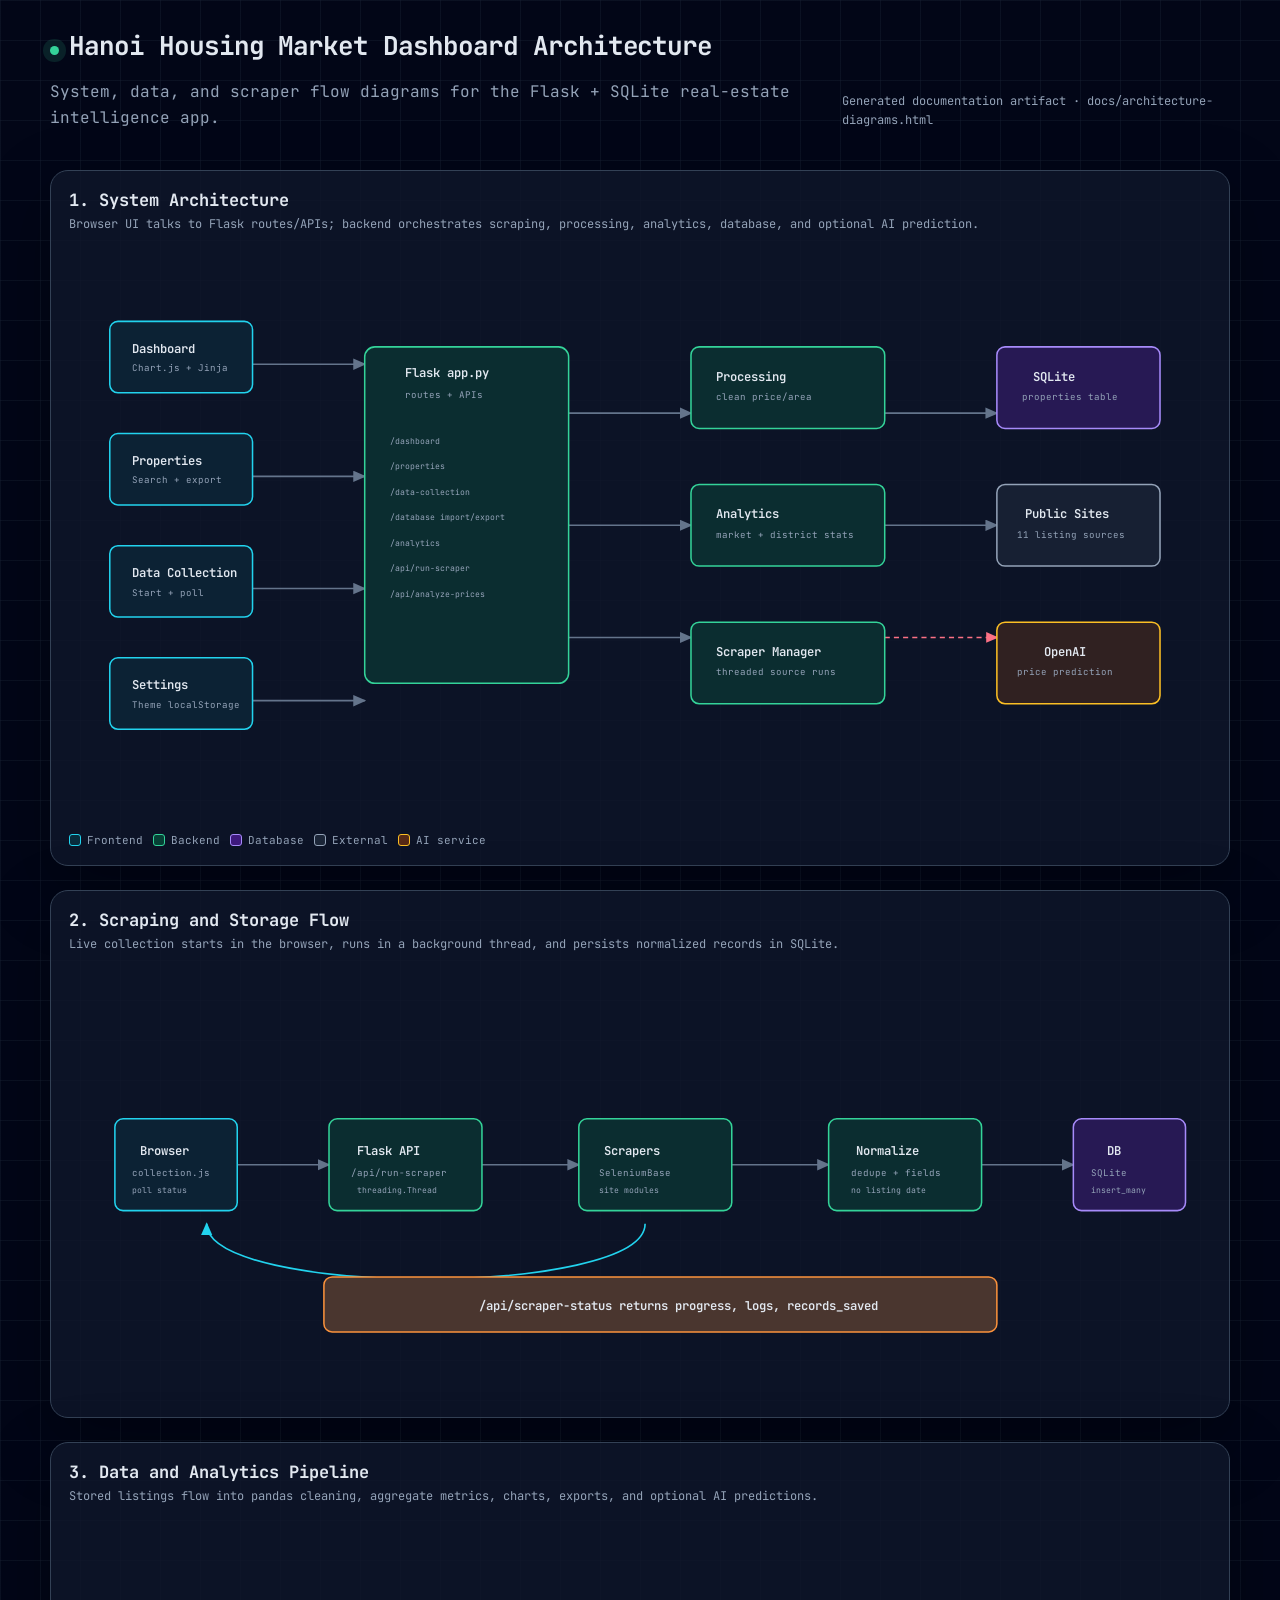
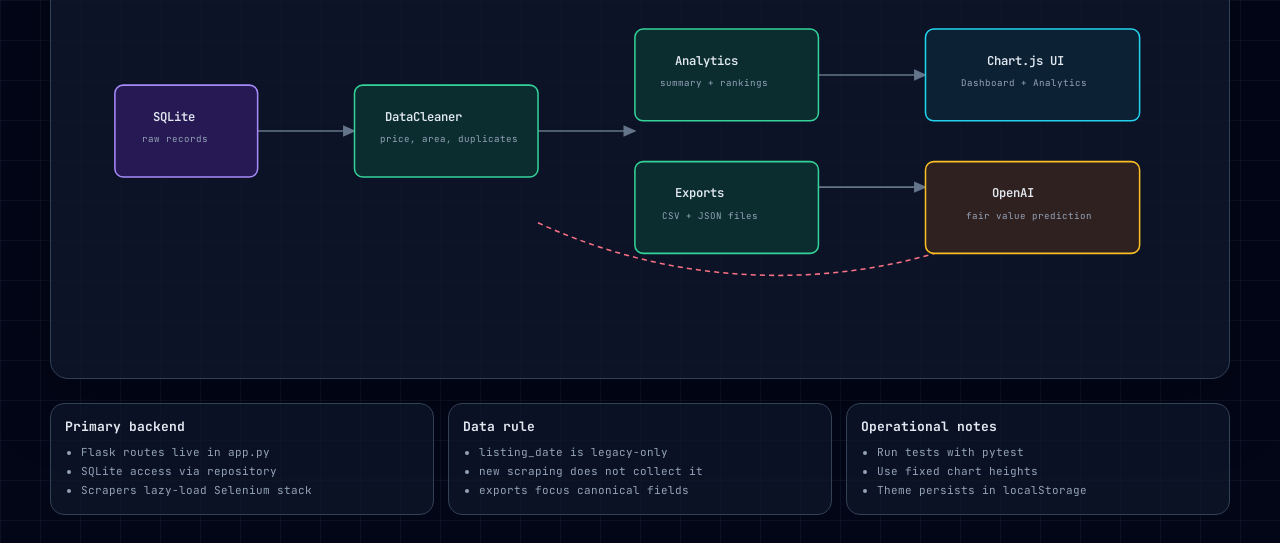
==== housing-market-dashboard/docs/architecture-diagrams.html @ 5c832894 "Final 3" ====
<!doctype html>
<html lang="en">
<head>
  <meta charset="utf-8" />
  <meta name="viewport" content="width=device-width, initial-scale=1" />
  <title>Hanoi Housing Market Dashboard · Architecture Diagrams</title>
  <style>
    @import url('https://fonts.googleapis.com/css2?family=JetBrains+Mono:wght@400;600;700&display=swap');
    :root{--bg:#020617;--panel:#0f172a;--line:#1e293b;--text:#e2e8f0;--muted:#94a3b8;--cyan:#22d3ee;--green:#34d399;--violet:#a78bfa;--amber:#fbbf24;--rose:#fb7185;--orange:#fb923c;}
    *{box-sizing:border-box} body{margin:0;background:var(--bg);color:var(--text);font-family:'JetBrains Mono',monospace;padding:28px;background-image:linear-gradient(#1e293b55 1px,transparent 1px),linear-gradient(90deg,#1e293b55 1px,transparent 1px);background-size:40px 40px;}
    header{max-width:1180px;margin:0 auto 24px;display:flex;justify-content:space-between;gap:20px;align-items:flex-end} h1{margin:0;font-size:26px;letter-spacing:-.04em} p{color:var(--muted);line-height:1.6} .dot{display:inline-block;width:9px;height:9px;border-radius:50%;background:var(--green);box-shadow:0 0 0 7px #34d39922;margin-right:10px;animation:pulse 1.8s infinite}@keyframes pulse{50%{box-shadow:0 0 0 12px #34d39900}}
    .wrap{max-width:1180px;margin:0 auto;display:grid;gap:24px}.diagram{background:rgba(15,23,42,.82);border:1px solid #334155;border-radius:18px;padding:18px;box-shadow:0 24px 70px rgba(0,0,0,.28)} h2{margin:0 0 4px;font-size:17px}.sub{margin:0 0 16px;font-size:12px}.cards{display:grid;grid-template-columns:repeat(3,1fr);gap:14px}.card{background:rgba(15,23,42,.72);border:1px solid #334155;border-radius:14px;padding:14px}.card h3{font-size:13px;margin:0 0 8px}.card ul{margin:0;padding-left:16px;color:var(--muted);font-size:11px;line-height:1.7}.legend{display:flex;flex-wrap:wrap;gap:10px;margin-top:12px;font-size:11px;color:var(--muted)}.legend span{display:inline-flex;align-items:center;gap:6px}.sw{width:12px;height:12px;border-radius:3px;display:inline-block}.front{background:rgba(8,51,68,.8);border:1px solid var(--cyan)}.back{background:rgba(6,78,59,.8);border:1px solid var(--green)}.db{background:rgba(76,29,149,.8);border:1px solid var(--violet)}.ext{background:rgba(30,41,59,.9);border:1px solid var(--muted)}.ai{background:rgba(120,53,15,.7);border:1px solid var(--amber)}
    svg{width:100%;height:auto;display:block}.label{font:600 12px 'JetBrains Mono';fill:#e2e8f0}.small{font:400 9px 'JetBrains Mono';fill:#94a3b8}.tiny{font:400 8px 'JetBrains Mono';fill:#94a3b8}.box-bg{fill:#0f172a}.frontend{fill:rgba(8,51,68,.4);stroke:#22d3ee;stroke-width:1.5}.backend{fill:rgba(6,78,59,.4);stroke:#34d399;stroke-width:1.5}.database{fill:rgba(76,29,149,.4);stroke:#a78bfa;stroke-width:1.5}.external{fill:rgba(30,41,59,.55);stroke:#94a3b8;stroke-width:1.5}.cloud{fill:rgba(120,53,15,.32);stroke:#fbbf24;stroke-width:1.5}.bus{fill:rgba(251,146,60,.25);stroke:#fb923c;stroke-width:1.5}.arrow{stroke:#64748b;stroke-width:1.6;fill:none;marker-end:url(#arrow)}.arrow2{stroke:#22d3ee;stroke-width:1.6;fill:none;marker-end:url(#arrowC)}.dash{stroke:#fb7185;stroke-width:1.5;fill:none;stroke-dasharray:5 4;marker-end:url(#arrowR)}
    @media(max-width:800px){body{padding:16px}header{display:block}.cards{grid-template-columns:1fr}}
  </style>
</head>
<body>
  <header><div><h1><span class="dot"></span>Hanoi Housing Market Dashboard Architecture</h1><p>System, data, and scraper flow diagrams for the Flask + SQLite real-estate intelligence app.</p></div><p class="sub">Generated documentation artifact · docs/architecture-diagrams.html</p></header>
  <main class="wrap">
    <section class="diagram">
      <h2>1. System Architecture</h2><p class="sub">Browser UI talks to Flask routes/APIs; backend orchestrates scraping, processing, analytics, database, and optional AI prediction.</p>
      <svg viewBox="0 0 1120 560" role="img" aria-label="System architecture diagram">
        <defs><marker id="arrow" markerWidth="8" markerHeight="8" refX="7" refY="3.5" orient="auto"><polygon points="0 0,8 3.5,0 7" fill="#64748b"/></marker><marker id="arrowC" markerWidth="8" markerHeight="8" refX="7" refY="3.5" orient="auto"><polygon points="0 0,8 3.5,0 7" fill="#22d3ee"/></marker><marker id="arrowR" markerWidth="8" markerHeight="8" refX="7" refY="3.5" orient="auto"><polygon points="0 0,8 3.5,0 7" fill="#fb7185"/></marker></defs>
        <path class="arrow" d="M180 112 H290"/><path class="arrow" d="M180 222 H290"/><path class="arrow" d="M180 332 H290"/><path class="arrow" d="M180 442 H290"/>
        <path class="arrow" d="M490 160 H610"/><path class="arrow" d="M490 270 H610"/><path class="arrow" d="M490 380 H610"/>
        <path class="arrow" d="M800 160 H910"/><path class="arrow" d="M800 270 H910"/><path class="dash" d="M800 380 H910"/>
        <rect class="box-bg" x="40" y="70" width="140" height="70" rx="8"/><rect class="frontend" x="40" y="70" width="140" height="70" rx="8"/><text class="label" x="62" y="101">Dashboard</text><text class="small" x="62" y="119">Chart.js + Jinja</text>
        <rect class="box-bg" x="40" y="180" width="140" height="70" rx="8"/><rect class="frontend" x="40" y="180" width="140" height="70" rx="8"/><text class="label" x="62" y="211">Properties</text><text class="small" x="62" y="229">Search + export</text>
        <rect class="box-bg" x="40" y="290" width="140" height="70" rx="8"/><rect class="frontend" x="40" y="290" width="140" height="70" rx="8"/><text class="label" x="62" y="321">Data Collection</text><text class="small" x="62" y="339">Start + poll</text>
        <rect class="box-bg" x="40" y="400" width="140" height="70" rx="8"/><rect class="frontend" x="40" y="400" width="140" height="70" rx="8"/><text class="label" x="62" y="431">Settings</text><text class="small" x="62" y="449">Theme localStorage</text>
        <rect class="box-bg" x="290" y="95" width="200" height="330" rx="10"/><rect class="backend" x="290" y="95" width="200" height="330" rx="10"/><text class="label" x="330" y="125">Flask app.py</text><text class="small" x="330" y="145">routes + APIs</text><text class="tiny" x="315" y="190">/dashboard</text><text class="tiny" x="315" y="215">/properties</text><text class="tiny" x="315" y="240">/data-collection</text><text class="tiny" x="315" y="265">/database import/export</text><text class="tiny" x="315" y="290">/analytics</text><text class="tiny" x="315" y="315">/api/run-scraper</text><text class="tiny" x="315" y="340">/api/analyze-prices</text>
        <rect class="box-bg" x="610" y="95" width="190" height="80" rx="8"/><rect class="backend" x="610" y="95" width="190" height="80" rx="8"/><text class="label" x="635" y="128">Processing</text><text class="small" x="635" y="147">clean price/area</text>
        <rect class="box-bg" x="610" y="230" width="190" height="80" rx="8"/><rect class="backend" x="610" y="230" width="190" height="80" rx="8"/><text class="label" x="635" y="263">Analytics</text><text class="small" x="635" y="282">market + district stats</text>
        <rect class="box-bg" x="610" y="365" width="190" height="80" rx="8"/><rect class="backend" x="610" y="365" width="190" height="80" rx="8"/><text class="label" x="635" y="398">Scraper Manager</text><text class="small" x="635" y="417">threaded source runs</text>
        <rect class="box-bg" x="910" y="95" width="160" height="80" rx="8"/><rect class="database" x="910" y="95" width="160" height="80" rx="8"/><text class="label" x="945" y="128">SQLite</text><text class="small" x="935" y="147">properties table</text>
        <rect class="box-bg" x="910" y="230" width="160" height="80" rx="8"/><rect class="external" x="910" y="230" width="160" height="80" rx="8"/><text class="label" x="938" y="263">Public Sites</text><text class="small" x="930" y="282">11 listing sources</text>
        <rect class="box-bg" x="910" y="365" width="160" height="80" rx="8"/><rect class="cloud" x="910" y="365" width="160" height="80" rx="8"/><text class="label" x="956" y="398">OpenAI</text><text class="small" x="930" y="417">price prediction</text>
      </svg>
      <div class="legend"><span><i class="sw front"></i>Frontend</span><span><i class="sw back"></i>Backend</span><span><i class="sw db"></i>Database</span><span><i class="sw ext"></i>External</span><span><i class="sw ai"></i>AI service</span></div>
    </section>

    <section class="diagram">
      <h2>2. Scraping and Storage Flow</h2><p class="sub">Live collection starts in the browser, runs in a background thread, and persists normalized records in SQLite.</p>
      <svg viewBox="0 0 1120 420" role="img" aria-label="Scraping and storage flow diagram">
        <defs><marker id="arrowS" markerWidth="8" markerHeight="8" refX="7" refY="3.5" orient="auto"><polygon points="0 0,8 3.5,0 7" fill="#64748b"/></marker></defs>
        <path class="arrow" marker-end="url(#arrowS)" d="M165 190 H255"/><path class="arrow" marker-end="url(#arrowS)" d="M405 190 H500"/><path class="arrow" marker-end="url(#arrowS)" d="M650 190 H745"/><path class="arrow" marker-end="url(#arrowS)" d="M895 190 H985"/>
        <path class="arrow2" marker-end="url(#arrowS)" d="M565 248 C565 320 135 320 135 248"/>
        <rect class="box-bg" x="45" y="145" width="120" height="90" rx="8"/><rect class="frontend" x="45" y="145" width="120" height="90" rx="8"/><text class="label" x="70" y="180">Browser</text><text class="small" x="62" y="201">collection.js</text><text class="tiny" x="62" y="218">poll status</text>
        <rect class="box-bg" x="255" y="145" width="150" height="90" rx="8"/><rect class="backend" x="255" y="145" width="150" height="90" rx="8"/><text class="label" x="282" y="180">Flask API</text><text class="small" x="277" y="201">/api/run-scraper</text><text class="tiny" x="282" y="218">threading.Thread</text>
        <rect class="box-bg" x="500" y="145" width="150" height="90" rx="8"/><rect class="backend" x="500" y="145" width="150" height="90" rx="8"/><text class="label" x="525" y="180">Scrapers</text><text class="small" x="520" y="201">SeleniumBase</text><text class="tiny" x="520" y="218">site modules</text>
        <rect class="box-bg" x="745" y="145" width="150" height="90" rx="8"/><rect class="backend" x="745" y="145" width="150" height="90" rx="8"/><text class="label" x="772" y="180">Normalize</text><text class="small" x="767" y="201">dedupe + fields</text><text class="tiny" x="767" y="218">no listing date</text>
        <rect class="box-bg" x="985" y="145" width="110" height="90" rx="8"/><rect class="database" x="985" y="145" width="110" height="90" rx="8"/><text class="label" x="1018" y="180">DB</text><text class="small" x="1002" y="201">SQLite</text><text class="tiny" x="1002" y="218">insert_many</text>
        <rect class="box-bg" x="250" y="300" width="660" height="54" rx="8"/><rect class="bus" x="250" y="300" width="660" height="54" rx="8"/><text class="label" x="402" y="332">/api/scraper-status returns progress, logs, records_saved</text>
      </svg>
    </section>

    <section class="diagram">
      <h2>3. Data and Analytics Pipeline</h2><p class="sub">Stored listings flow into pandas cleaning, aggregate metrics, charts, exports, and optional AI predictions.</p>
      <svg viewBox="0 0 1120 430" role="img" aria-label="Data and analytics pipeline diagram">
        <defs><marker id="arrowP" markerWidth="8" markerHeight="8" refX="7" refY="3.5" orient="auto"><polygon points="0 0,8 3.5,0 7" fill="#64748b"/></marker></defs>
        <path class="arrow" marker-end="url(#arrowP)" d="M185 205 H280"/><path class="arrow" marker-end="url(#arrowP)" d="M460 205 H555"/><path class="arrow" marker-end="url(#arrowP)" d="M735 150 H840"/><path class="arrow" marker-end="url(#arrowP)" d="M735 260 H840"/><path class="dash" marker-end="url(#arrowP)" d="M460 295 C600 360 755 360 880 315"/>
        <rect class="box-bg" x="45" y="160" width="140" height="90" rx="8"/><rect class="database" x="45" y="160" width="140" height="90" rx="8"/><text class="label" x="82" y="195">SQLite</text><text class="small" x="72" y="216">raw records</text>
        <rect class="box-bg" x="280" y="160" width="180" height="90" rx="8"/><rect class="backend" x="280" y="160" width="180" height="90" rx="8"/><text class="label" x="310" y="195">DataCleaner</text><text class="small" x="305" y="216">price, area, duplicates</text>
        <rect class="box-bg" x="555" y="105" width="180" height="90" rx="8"/><rect class="backend" x="555" y="105" width="180" height="90" rx="8"/><text class="label" x="594" y="140">Analytics</text><text class="small" x="580" y="161">summary + rankings</text>
        <rect class="box-bg" x="555" y="235" width="180" height="90" rx="8"/><rect class="backend" x="555" y="235" width="180" height="90" rx="8"/><text class="label" x="594" y="270">Exports</text><text class="small" x="582" y="291">CSV + JSON files</text>
        <rect class="box-bg" x="840" y="105" width="210" height="90" rx="8"/><rect class="frontend" x="840" y="105" width="210" height="90" rx="8"/><text class="label" x="900" y="140">Chart.js UI</text><text class="small" x="875" y="161">Dashboard + Analytics</text>
        <rect class="box-bg" x="840" y="235" width="210" height="90" rx="8"/><rect class="cloud" x="840" y="235" width="210" height="90" rx="8"/><text class="label" x="905" y="270">OpenAI</text><text class="small" x="880" y="291">fair value prediction</text>
      </svg>
    </section>

    <section class="cards">
      <div class="card"><h3>Primary backend</h3><ul><li>Flask routes live in app.py</li><li>SQLite access via repository</li><li>Scrapers lazy-load Selenium stack</li></ul></div>
      <div class="card"><h3>Data rule</h3><ul><li>listing_date is legacy-only</li><li>new scraping does not collect it</li><li>exports focus canonical fields</li></ul></div>
      <div class="card"><h3>Operational notes</h3><ul><li>Run tests with pytest</li><li>Use fixed chart heights</li><li>Theme persists in localStorage</li></ul></div>
    </section>
  </main>
</body>
</html>
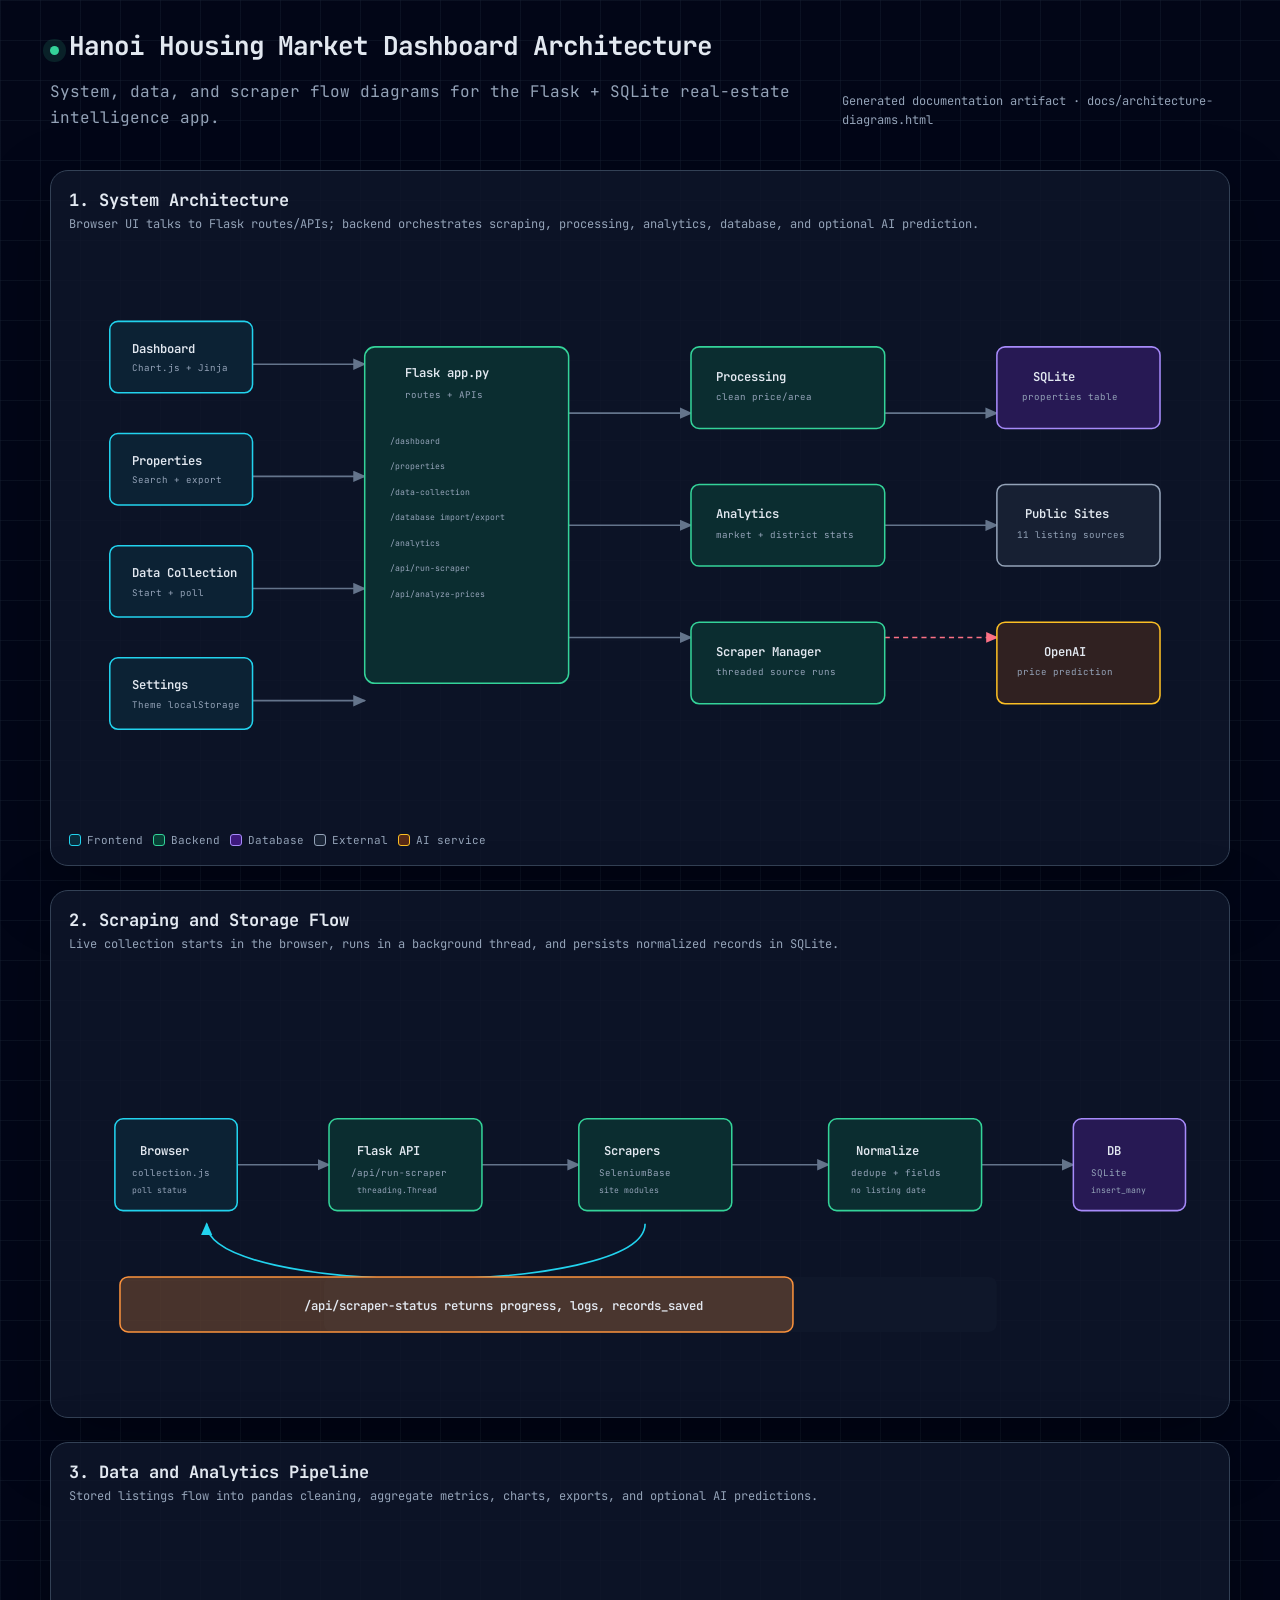
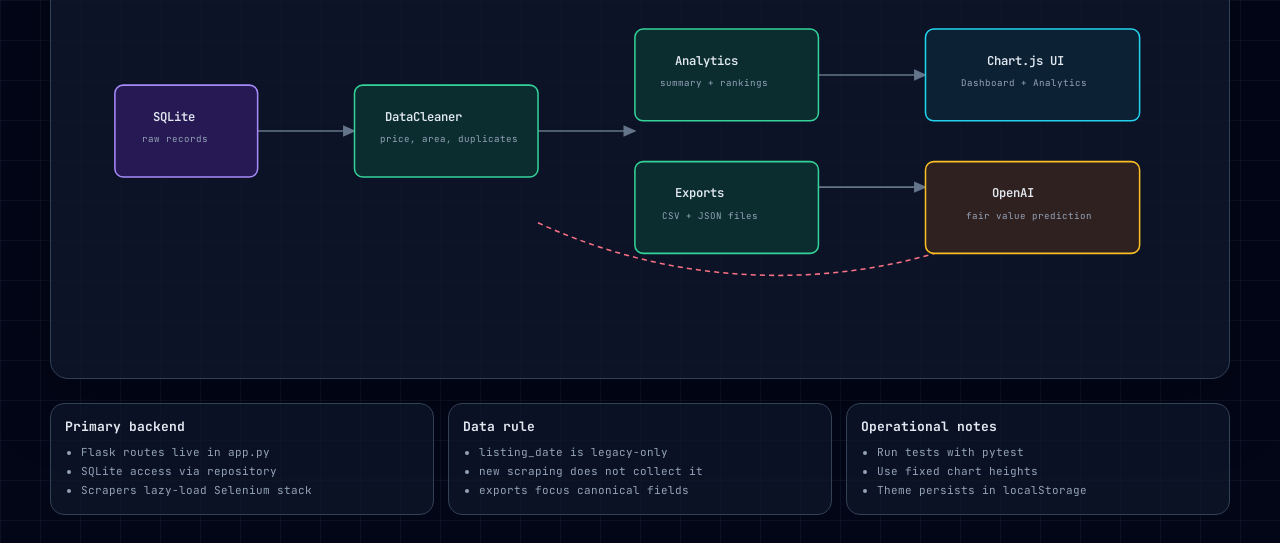
==== commit e2c253a7: "." ====
--- a/housing-market-dashboard/docs/architecture-diagrams.html
+++ b/housing-market-dashboard/docs/architecture-diagrams.html
@@ -1,78 +1,457 @@
 <!doctype html>
 <html lang="en">
+
 <head>
   <meta charset="utf-8" />
   <meta name="viewport" content="width=device-width, initial-scale=1" />
   <title>Hanoi Housing Market Dashboard · Architecture Diagrams</title>
   <style>
     @import url('https://fonts.googleapis.com/css2?family=JetBrains+Mono:wght@400;600;700&display=swap');
-    :root{--bg:#020617;--panel:#0f172a;--line:#1e293b;--text:#e2e8f0;--muted:#94a3b8;--cyan:#22d3ee;--green:#34d399;--violet:#a78bfa;--amber:#fbbf24;--rose:#fb7185;--orange:#fb923c;}
-    *{box-sizing:border-box} body{margin:0;background:var(--bg);color:var(--text);font-family:'JetBrains Mono',monospace;padding:28px;background-image:linear-gradient(#1e293b55 1px,transparent 1px),linear-gradient(90deg,#1e293b55 1px,transparent 1px);background-size:40px 40px;}
-    header{max-width:1180px;margin:0 auto 24px;display:flex;justify-content:space-between;gap:20px;align-items:flex-end} h1{margin:0;font-size:26px;letter-spacing:-.04em} p{color:var(--muted);line-height:1.6} .dot{display:inline-block;width:9px;height:9px;border-radius:50%;background:var(--green);box-shadow:0 0 0 7px #34d39922;margin-right:10px;animation:pulse 1.8s infinite}@keyframes pulse{50%{box-shadow:0 0 0 12px #34d39900}}
-    .wrap{max-width:1180px;margin:0 auto;display:grid;gap:24px}.diagram{background:rgba(15,23,42,.82);border:1px solid #334155;border-radius:18px;padding:18px;box-shadow:0 24px 70px rgba(0,0,0,.28)} h2{margin:0 0 4px;font-size:17px}.sub{margin:0 0 16px;font-size:12px}.cards{display:grid;grid-template-columns:repeat(3,1fr);gap:14px}.card{background:rgba(15,23,42,.72);border:1px solid #334155;border-radius:14px;padding:14px}.card h3{font-size:13px;margin:0 0 8px}.card ul{margin:0;padding-left:16px;color:var(--muted);font-size:11px;line-height:1.7}.legend{display:flex;flex-wrap:wrap;gap:10px;margin-top:12px;font-size:11px;color:var(--muted)}.legend span{display:inline-flex;align-items:center;gap:6px}.sw{width:12px;height:12px;border-radius:3px;display:inline-block}.front{background:rgba(8,51,68,.8);border:1px solid var(--cyan)}.back{background:rgba(6,78,59,.8);border:1px solid var(--green)}.db{background:rgba(76,29,149,.8);border:1px solid var(--violet)}.ext{background:rgba(30,41,59,.9);border:1px solid var(--muted)}.ai{background:rgba(120,53,15,.7);border:1px solid var(--amber)}
-    svg{width:100%;height:auto;display:block}.label{font:600 12px 'JetBrains Mono';fill:#e2e8f0}.small{font:400 9px 'JetBrains Mono';fill:#94a3b8}.tiny{font:400 8px 'JetBrains Mono';fill:#94a3b8}.box-bg{fill:#0f172a}.frontend{fill:rgba(8,51,68,.4);stroke:#22d3ee;stroke-width:1.5}.backend{fill:rgba(6,78,59,.4);stroke:#34d399;stroke-width:1.5}.database{fill:rgba(76,29,149,.4);stroke:#a78bfa;stroke-width:1.5}.external{fill:rgba(30,41,59,.55);stroke:#94a3b8;stroke-width:1.5}.cloud{fill:rgba(120,53,15,.32);stroke:#fbbf24;stroke-width:1.5}.bus{fill:rgba(251,146,60,.25);stroke:#fb923c;stroke-width:1.5}.arrow{stroke:#64748b;stroke-width:1.6;fill:none;marker-end:url(#arrow)}.arrow2{stroke:#22d3ee;stroke-width:1.6;fill:none;marker-end:url(#arrowC)}.dash{stroke:#fb7185;stroke-width:1.5;fill:none;stroke-dasharray:5 4;marker-end:url(#arrowR)}
-    @media(max-width:800px){body{padding:16px}header{display:block}.cards{grid-template-columns:1fr}}
+
+    :root {
+      --bg: #020617;
+      --panel: #0f172a;
+      --line: #1e293b;
+      --text: #e2e8f0;
+      --muted: #94a3b8;
+      --cyan: #22d3ee;
+      --green: #34d399;
+      --violet: #a78bfa;
+      --amber: #fbbf24;
+      --rose: #fb7185;
+      --orange: #fb923c;
+    }
+
+    * {
+      box-sizing: border-box
+    }
+
+    body {
+      margin: 0;
+      background: var(--bg);
+      color: var(--text);
+      font-family: 'JetBrains Mono', monospace;
+      padding: 28px;
+      background-image: linear-gradient(#1e293b55 1px, transparent 1px), linear-gradient(90deg, #1e293b55 1px, transparent 1px);
+      background-size: 40px 40px;
+    }
+
+    header {
+      max-width: 1180px;
+      margin: 0 auto 24px;
+      display: flex;
+      justify-content: space-between;
+      gap: 20px;
+      align-items: flex-end
+    }
+
+    h1 {
+      margin: 0;
+      font-size: 26px;
+      letter-spacing: -.04em
+    }
+
+    p {
+      color: var(--muted);
+      line-height: 1.6
+    }
+
+    .dot {
+      display: inline-block;
+      width: 9px;
+      height: 9px;
+      border-radius: 50%;
+      background: var(--green);
+      box-shadow: 0 0 0 7px #34d39922;
+      margin-right: 10px;
+      animation: pulse 1.8s infinite
+    }
+
+    @keyframes pulse {
+      50% {
+        box-shadow: 0 0 0 12px #34d39900
+      }
+    }
+
+    .wrap {
+      max-width: 1180px;
+      margin: 0 auto;
+      display: grid;
+      gap: 24px
+    }
+
+    .diagram {
+      background: rgba(15, 23, 42, .82);
+      border: 1px solid #334155;
+      border-radius: 18px;
+      padding: 18px;
+      box-shadow: 0 24px 70px rgba(0, 0, 0, .28)
+    }
+
+    h2 {
+      margin: 0 0 4px;
+      font-size: 17px
+    }
+
+    .sub {
+      margin: 0 0 16px;
+      font-size: 12px
+    }
+
+    .cards {
+      display: grid;
+      grid-template-columns: repeat(3, 1fr);
+      gap: 14px
+    }
+
+    .card {
+      background: rgba(15, 23, 42, .72);
+      border: 1px solid #334155;
+      border-radius: 14px;
+      padding: 14px
+    }
+
+    .card h3 {
+      font-size: 13px;
+      margin: 0 0 8px
+    }
+
+    .card ul {
+      margin: 0;
+      padding-left: 16px;
+      color: var(--muted);
+      font-size: 11px;
+      line-height: 1.7
+    }
+
+    .legend {
+      display: flex;
+      flex-wrap: wrap;
+      gap: 10px;
+      margin-top: 12px;
+      font-size: 11px;
+      color: var(--muted)
+    }
+
+    .legend span {
+      display: inline-flex;
+      align-items: center;
+      gap: 6px
+    }
+
+    .sw {
+      width: 12px;
+      height: 12px;
+      border-radius: 3px;
+      display: inline-block
+    }
+
+    .front {
+      background: rgba(8, 51, 68, .8);
+      border: 1px solid var(--cyan)
+    }
+
+    .back {
+      background: rgba(6, 78, 59, .8);
+      border: 1px solid var(--green)
+    }
+
+    .db {
+      background: rgba(76, 29, 149, .8);
+      border: 1px solid var(--violet)
+    }
+
+    .ext {
+      background: rgba(30, 41, 59, .9);
+      border: 1px solid var(--muted)
+    }
+
+    .ai {
+      background: rgba(120, 53, 15, .7);
+      border: 1px solid var(--amber)
+    }
+
+    svg {
+      width: 100%;
+      height: auto;
+      display: block
+    }
+
+    .label {
+      font: 600 12px 'JetBrains Mono';
+      fill: #e2e8f0
+    }
+
+    .small {
+      font: 400 9px 'JetBrains Mono';
+      fill: #94a3b8
+    }
+
+    .tiny {
+      font: 400 8px 'JetBrains Mono';
+      fill: #94a3b8
+    }
+
+    .box-bg {
+      fill: #0f172a
+    }
+
+    .frontend {
+      fill: rgba(8, 51, 68, .4);
+      stroke: #22d3ee;
+      stroke-width: 1.5
+    }
+
+    .backend {
+      fill: rgba(6, 78, 59, .4);
+      stroke: #34d399;
+      stroke-width: 1.5
+    }
+
+    .database {
+      fill: rgba(76, 29, 149, .4);
+      stroke: #a78bfa;
+      stroke-width: 1.5
+    }
+
+    .external {
+      fill: rgba(30, 41, 59, .55);
+      stroke: #94a3b8;
+      stroke-width: 1.5
+    }
+
+    .cloud {
+      fill: rgba(120, 53, 15, .32);
+      stroke: #fbbf24;
+      stroke-width: 1.5
+    }
+
+    .bus {
+      fill: rgba(251, 146, 60, .25);
+      stroke: #fb923c;
+      stroke-width: 1.5
+    }
+
+    .arrow {
+      stroke: #64748b;
+      stroke-width: 1.6;
+      fill: none;
+      marker-end: url(#arrow)
+    }
+
+    .arrow2 {
+      stroke: #22d3ee;
+      stroke-width: 1.6;
+      fill: none;
+      marker-end: url(#arrowC)
+    }
+
+    .dash {
+      stroke: #fb7185;
+      stroke-width: 1.5;
+      fill: none;
+      stroke-dasharray: 5 4;
+      marker-end: url(#arrowR)
+    }
+
+    @media(max-width:800px) {
+      body {
+        padding: 16px
+      }
+
+      header {
+        display: block
+      }
+
+      .cards {
+        grid-template-columns: 1fr
+      }
+    }
   </style>
 </head>
+
 <body>
-  <header><div><h1><span class="dot"></span>Hanoi Housing Market Dashboard Architecture</h1><p>System, data, and scraper flow diagrams for the Flask + SQLite real-estate intelligence app.</p></div><p class="sub">Generated documentation artifact · docs/architecture-diagrams.html</p></header>
+  <header>
+    <div>
+      <h1><span class="dot"></span>Hanoi Housing Market Dashboard Architecture</h1>
+      <p>System, data, and scraper flow diagrams for the Flask + SQLite real-estate intelligence app.</p>
+    </div>
+    <p class="sub">Generated documentation artifact · docs/architecture-diagrams.html</p>
+  </header>
   <main class="wrap">
     <section class="diagram">
-      <h2>1. System Architecture</h2><p class="sub">Browser UI talks to Flask routes/APIs; backend orchestrates scraping, processing, analytics, database, and optional AI prediction.</p>
+      <h2>1. System Architecture</h2>
+      <p class="sub">Browser UI talks to Flask routes/APIs; backend orchestrates scraping, processing, analytics,
+        database, and optional AI prediction.</p>
       <svg viewBox="0 0 1120 560" role="img" aria-label="System architecture diagram">
-        <defs><marker id="arrow" markerWidth="8" markerHeight="8" refX="7" refY="3.5" orient="auto"><polygon points="0 0,8 3.5,0 7" fill="#64748b"/></marker><marker id="arrowC" markerWidth="8" markerHeight="8" refX="7" refY="3.5" orient="auto"><polygon points="0 0,8 3.5,0 7" fill="#22d3ee"/></marker><marker id="arrowR" markerWidth="8" markerHeight="8" refX="7" refY="3.5" orient="auto"><polygon points="0 0,8 3.5,0 7" fill="#fb7185"/></marker></defs>
-        <path class="arrow" d="M180 112 H290"/><path class="arrow" d="M180 222 H290"/><path class="arrow" d="M180 332 H290"/><path class="arrow" d="M180 442 H290"/>
-        <path class="arrow" d="M490 160 H610"/><path class="arrow" d="M490 270 H610"/><path class="arrow" d="M490 380 H610"/>
-        <path class="arrow" d="M800 160 H910"/><path class="arrow" d="M800 270 H910"/><path class="dash" d="M800 380 H910"/>
-        <rect class="box-bg" x="40" y="70" width="140" height="70" rx="8"/><rect class="frontend" x="40" y="70" width="140" height="70" rx="8"/><text class="label" x="62" y="101">Dashboard</text><text class="small" x="62" y="119">Chart.js + Jinja</text>
-        <rect class="box-bg" x="40" y="180" width="140" height="70" rx="8"/><rect class="frontend" x="40" y="180" width="140" height="70" rx="8"/><text class="label" x="62" y="211">Properties</text><text class="small" x="62" y="229">Search + export</text>
-        <rect class="box-bg" x="40" y="290" width="140" height="70" rx="8"/><rect class="frontend" x="40" y="290" width="140" height="70" rx="8"/><text class="label" x="62" y="321">Data Collection</text><text class="small" x="62" y="339">Start + poll</text>
-        <rect class="box-bg" x="40" y="400" width="140" height="70" rx="8"/><rect class="frontend" x="40" y="400" width="140" height="70" rx="8"/><text class="label" x="62" y="431">Settings</text><text class="small" x="62" y="449">Theme localStorage</text>
-        <rect class="box-bg" x="290" y="95" width="200" height="330" rx="10"/><rect class="backend" x="290" y="95" width="200" height="330" rx="10"/><text class="label" x="330" y="125">Flask app.py</text><text class="small" x="330" y="145">routes + APIs</text><text class="tiny" x="315" y="190">/dashboard</text><text class="tiny" x="315" y="215">/properties</text><text class="tiny" x="315" y="240">/data-collection</text><text class="tiny" x="315" y="265">/database import/export</text><text class="tiny" x="315" y="290">/analytics</text><text class="tiny" x="315" y="315">/api/run-scraper</text><text class="tiny" x="315" y="340">/api/analyze-prices</text>
-        <rect class="box-bg" x="610" y="95" width="190" height="80" rx="8"/><rect class="backend" x="610" y="95" width="190" height="80" rx="8"/><text class="label" x="635" y="128">Processing</text><text class="small" x="635" y="147">clean price/area</text>
-        <rect class="box-bg" x="610" y="230" width="190" height="80" rx="8"/><rect class="backend" x="610" y="230" width="190" height="80" rx="8"/><text class="label" x="635" y="263">Analytics</text><text class="small" x="635" y="282">market + district stats</text>
-        <rect class="box-bg" x="610" y="365" width="190" height="80" rx="8"/><rect class="backend" x="610" y="365" width="190" height="80" rx="8"/><text class="label" x="635" y="398">Scraper Manager</text><text class="small" x="635" y="417">threaded source runs</text>
-        <rect class="box-bg" x="910" y="95" width="160" height="80" rx="8"/><rect class="database" x="910" y="95" width="160" height="80" rx="8"/><text class="label" x="945" y="128">SQLite</text><text class="small" x="935" y="147">properties table</text>
-        <rect class="box-bg" x="910" y="230" width="160" height="80" rx="8"/><rect class="external" x="910" y="230" width="160" height="80" rx="8"/><text class="label" x="938" y="263">Public Sites</text><text class="small" x="930" y="282">11 listing sources</text>
-        <rect class="box-bg" x="910" y="365" width="160" height="80" rx="8"/><rect class="cloud" x="910" y="365" width="160" height="80" rx="8"/><text class="label" x="956" y="398">OpenAI</text><text class="small" x="930" y="417">price prediction</text>
+        <defs>
+          <marker id="arrow" markerWidth="8" markerHeight="8" refX="7" refY="3.5" orient="auto">
+            <polygon points="0 0,8 3.5,0 7" fill="#64748b" />
+          </marker>
+          <marker id="arrowC" markerWidth="8" markerHeight="8" refX="7" refY="3.5" orient="auto">
+            <polygon points="0 0,8 3.5,0 7" fill="#22d3ee" />
+          </marker>
+          <marker id="arrowR" markerWidth="8" markerHeight="8" refX="7" refY="3.5" orient="auto">
+            <polygon points="0 0,8 3.5,0 7" fill="#fb7185" />
+          </marker>
+        </defs>
+        <path class="arrow" d="M180 112 H290" />
+        <path class="arrow" d="M180 222 H290" />
+        <path class="arrow" d="M180 332 H290" />
+        <path class="arrow" d="M180 442 H290" />
+        <path class="arrow" d="M490 160 H610" />
+        <path class="arrow" d="M490 270 H610" />
+        <path class="arrow" d="M490 380 H610" />
+        <path class="arrow" d="M800 160 H910" />
+        <path class="arrow" d="M800 270 H910" />
+        <path class="dash" d="M800 380 H910" />
+        <rect class="box-bg" x="40" y="70" width="140" height="70" rx="8" />
+        <rect class="frontend" x="40" y="70" width="140" height="70" rx="8" /><text class="label" x="62"
+          y="101">Dashboard</text><text class="small" x="62" y="119">Chart.js + Jinja</text>
+        <rect class="box-bg" x="40" y="180" width="140" height="70" rx="8" />
+        <rect class="frontend" x="40" y="180" width="140" height="70" rx="8" /><text class="label" x="62"
+          y="211">Properties</text><text class="small" x="62" y="229">Search + export</text>
+        <rect class="box-bg" x="40" y="290" width="140" height="70" rx="8" />
+        <rect class="frontend" x="40" y="290" width="140" height="70" rx="8" /><text class="label" x="62" y="321">Data
+          Collection</text><text class="small" x="62" y="339">Start + poll</text>
+        <rect class="box-bg" x="40" y="400" width="140" height="70" rx="8" />
+        <rect class="frontend" x="40" y="400" width="140" height="70" rx="8" /><text class="label" x="62"
+          y="431">Settings</text><text class="small" x="62" y="449">Theme localStorage</text>
+        <rect class="box-bg" x="290" y="95" width="200" height="330" rx="10" />
+        <rect class="backend" x="290" y="95" width="200" height="330" rx="10" /><text class="label" x="330"
+          y="125">Flask app.py</text><text class="small" x="330" y="145">routes + APIs</text><text class="tiny" x="315"
+          y="190">/dashboard</text><text class="tiny" x="315" y="215">/properties</text><text class="tiny" x="315"
+          y="240">/data-collection</text><text class="tiny" x="315" y="265">/database import/export</text><text
+          class="tiny" x="315" y="290">/analytics</text><text class="tiny" x="315" y="315">/api/run-scraper</text><text
+          class="tiny" x="315" y="340">/api/analyze-prices</text>
+        <rect class="box-bg" x="610" y="95" width="190" height="80" rx="8" />
+        <rect class="backend" x="610" y="95" width="190" height="80" rx="8" /><text class="label" x="635"
+          y="128">Processing</text><text class="small" x="635" y="147">clean price/area</text>
+        <rect class="box-bg" x="610" y="230" width="190" height="80" rx="8" />
+        <rect class="backend" x="610" y="230" width="190" height="80" rx="8" /><text class="label" x="635"
+          y="263">Analytics</text><text class="small" x="635" y="282">market + district stats</text>
+        <rect class="box-bg" x="610" y="365" width="190" height="80" rx="8" />
+        <rect class="backend" x="610" y="365" width="190" height="80" rx="8" /><text class="label" x="635"
+          y="398">Scraper Manager</text><text class="small" x="635" y="417">threaded source runs</text>
+        <rect class="box-bg" x="910" y="95" width="160" height="80" rx="8" />
+        <rect class="database" x="910" y="95" width="160" height="80" rx="8" /><text class="label" x="945"
+          y="128">SQLite</text><text class="small" x="935" y="147">properties table</text>
+        <rect class="box-bg" x="910" y="230" width="160" height="80" rx="8" />
+        <rect class="external" x="910" y="230" width="160" height="80" rx="8" /><text class="label" x="938"
+          y="263">Public Sites</text><text class="small" x="930" y="282">11 listing sources</text>
+        <rect class="box-bg" x="910" y="365" width="160" height="80" rx="8" />
+        <rect class="cloud" x="910" y="365" width="160" height="80" rx="8" /><text class="label" x="956"
+          y="398">OpenAI</text><text class="small" x="930" y="417">price prediction</text>
       </svg>
-      <div class="legend"><span><i class="sw front"></i>Frontend</span><span><i class="sw back"></i>Backend</span><span><i class="sw db"></i>Database</span><span><i class="sw ext"></i>External</span><span><i class="sw ai"></i>AI service</span></div>
+      <div class="legend"><span><i class="sw front"></i>Frontend</span><span><i
+            class="sw back"></i>Backend</span><span><i class="sw db"></i>Database</span><span><i
+            class="sw ext"></i>External</span><span><i class="sw ai"></i>AI service</span></div>
     </section>
 
     <section class="diagram">
-      <h2>2. Scraping and Storage Flow</h2><p class="sub">Live collection starts in the browser, runs in a background thread, and persists normalized records in SQLite.</p>
+      <h2>2. Scraping and Storage Flow</h2>
+      <p class="sub">Live collection starts in the browser, runs in a background thread, and persists normalized records
+        in SQLite.</p>
       <svg viewBox="0 0 1120 420" role="img" aria-label="Scraping and storage flow diagram">
-        <defs><marker id="arrowS" markerWidth="8" markerHeight="8" refX="7" refY="3.5" orient="auto"><polygon points="0 0,8 3.5,0 7" fill="#64748b"/></marker></defs>
-        <path class="arrow" marker-end="url(#arrowS)" d="M165 190 H255"/><path class="arrow" marker-end="url(#arrowS)" d="M405 190 H500"/><path class="arrow" marker-end="url(#arrowS)" d="M650 190 H745"/><path class="arrow" marker-end="url(#arrowS)" d="M895 190 H985"/>
-        <path class="arrow2" marker-end="url(#arrowS)" d="M565 248 C565 320 135 320 135 248"/>
-        <rect class="box-bg" x="45" y="145" width="120" height="90" rx="8"/><rect class="frontend" x="45" y="145" width="120" height="90" rx="8"/><text class="label" x="70" y="180">Browser</text><text class="small" x="62" y="201">collection.js</text><text class="tiny" x="62" y="218">poll status</text>
-        <rect class="box-bg" x="255" y="145" width="150" height="90" rx="8"/><rect class="backend" x="255" y="145" width="150" height="90" rx="8"/><text class="label" x="282" y="180">Flask API</text><text class="small" x="277" y="201">/api/run-scraper</text><text class="tiny" x="282" y="218">threading.Thread</text>
-        <rect class="box-bg" x="500" y="145" width="150" height="90" rx="8"/><rect class="backend" x="500" y="145" width="150" height="90" rx="8"/><text class="label" x="525" y="180">Scrapers</text><text class="small" x="520" y="201">SeleniumBase</text><text class="tiny" x="520" y="218">site modules</text>
-        <rect class="box-bg" x="745" y="145" width="150" height="90" rx="8"/><rect class="backend" x="745" y="145" width="150" height="90" rx="8"/><text class="label" x="772" y="180">Normalize</text><text class="small" x="767" y="201">dedupe + fields</text><text class="tiny" x="767" y="218">no listing date</text>
-        <rect class="box-bg" x="985" y="145" width="110" height="90" rx="8"/><rect class="database" x="985" y="145" width="110" height="90" rx="8"/><text class="label" x="1018" y="180">DB</text><text class="small" x="1002" y="201">SQLite</text><text class="tiny" x="1002" y="218">insert_many</text>
-        <rect class="box-bg" x="250" y="300" width="660" height="54" rx="8"/><rect class="bus" x="250" y="300" width="660" height="54" rx="8"/><text class="label" x="402" y="332">/api/scraper-status returns progress, logs, records_saved</text>
+        <defs>
+          <marker id="arrowS" markerWidth="8" markerHeight="8" refX="7" refY="3.5" orient="auto">
+            <polygon points="0 0,8 3.5,0 7" fill="#64748b" />
+          </marker>
+        </defs>
+        <path class="arrow" marker-end="url(#arrowS)" d="M165 190 H255" />
+        <path class="arrow" marker-end="url(#arrowS)" d="M405 190 H500" />
+        <path class="arrow" marker-end="url(#arrowS)" d="M650 190 H745" />
+        <path class="arrow" marker-end="url(#arrowS)" d="M895 190 H985" />
+        <path class="arrow2" marker-end="url(#arrowS)" d="M565 248 C565 320 135 320 135 248" />
+        <rect class="box-bg" x="45" y="145" width="120" height="90" rx="8" />
+        <rect class="frontend" x="45" y="145" width="120" height="90" rx="8" /><text class="label" x="70"
+          y="180">Browser</text><text class="small" x="62" y="201">collection.js</text><text class="tiny" x="62"
+          y="218">poll status</text>
+        <rect class="box-bg" x="255" y="145" width="150" height="90" rx="8" />
+        <rect class="backend" x="255" y="145" width="150" height="90" rx="8" /><text class="label" x="282" y="180">Flask
+          API</text><text class="small" x="277" y="201">/api/run-scraper</text><text class="tiny" x="282"
+          y="218">threading.Thread</text>
+        <rect class="box-bg" x="500" y="145" width="150" height="90" rx="8" />
+        <rect class="backend" x="500" y="145" width="150" height="90" rx="8" /><text class="label" x="525"
+          y="180">Scrapers</text><text class="small" x="520" y="201">SeleniumBase</text><text class="tiny" x="520"
+          y="218">site modules</text>
+        <rect class="box-bg" x="745" y="145" width="150" height="90" rx="8" />
+        <rect class="backend" x="745" y="145" width="150" height="90" rx="8" /><text class="label" x="772"
+          y="180">Normalize</text><text class="small" x="767" y="201">dedupe + fields</text><text class="tiny" x="767"
+          y="218">no listing date</text>
+        <rect class="box-bg" x="985" y="145" width="110" height="90" rx="8" />
+        <rect class="database" x="985" y="145" width="110" height="90" rx="8" /><text class="label" x="1018"
+          y="180">DB</text><text class="small" x="1002" y="201">SQLite</text><text class="tiny" x="1002"
+          y="218">insert_many</text>
+        <rect class="box-bg" x="250" y="300" width="660" height="54" rx="8" />
+        <rect class="bus" x="50" y="300" width="660" height="54" rx="8" /><text class="label" x="230"
+          y="332">/api/scraper-status returns progress, logs, records_saved</text>
       </svg>
     </section>
 
     <section class="diagram">
-      <h2>3. Data and Analytics Pipeline</h2><p class="sub">Stored listings flow into pandas cleaning, aggregate metrics, charts, exports, and optional AI predictions.</p>
+      <h2>3. Data and Analytics Pipeline</h2>
+      <p class="sub">Stored listings flow into pandas cleaning, aggregate metrics, charts, exports, and optional AI
+        predictions.</p>
       <svg viewBox="0 0 1120 430" role="img" aria-label="Data and analytics pipeline diagram">
-        <defs><marker id="arrowP" markerWidth="8" markerHeight="8" refX="7" refY="3.5" orient="auto"><polygon points="0 0,8 3.5,0 7" fill="#64748b"/></marker></defs>
-        <path class="arrow" marker-end="url(#arrowP)" d="M185 205 H280"/><path class="arrow" marker-end="url(#arrowP)" d="M460 205 H555"/><path class="arrow" marker-end="url(#arrowP)" d="M735 150 H840"/><path class="arrow" marker-end="url(#arrowP)" d="M735 260 H840"/><path class="dash" marker-end="url(#arrowP)" d="M460 295 C600 360 755 360 880 315"/>
-        <rect class="box-bg" x="45" y="160" width="140" height="90" rx="8"/><rect class="database" x="45" y="160" width="140" height="90" rx="8"/><text class="label" x="82" y="195">SQLite</text><text class="small" x="72" y="216">raw records</text>
-        <rect class="box-bg" x="280" y="160" width="180" height="90" rx="8"/><rect class="backend" x="280" y="160" width="180" height="90" rx="8"/><text class="label" x="310" y="195">DataCleaner</text><text class="small" x="305" y="216">price, area, duplicates</text>
-        <rect class="box-bg" x="555" y="105" width="180" height="90" rx="8"/><rect class="backend" x="555" y="105" width="180" height="90" rx="8"/><text class="label" x="594" y="140">Analytics</text><text class="small" x="580" y="161">summary + rankings</text>
-        <rect class="box-bg" x="555" y="235" width="180" height="90" rx="8"/><rect class="backend" x="555" y="235" width="180" height="90" rx="8"/><text class="label" x="594" y="270">Exports</text><text class="small" x="582" y="291">CSV + JSON files</text>
-        <rect class="box-bg" x="840" y="105" width="210" height="90" rx="8"/><rect class="frontend" x="840" y="105" width="210" height="90" rx="8"/><text class="label" x="900" y="140">Chart.js UI</text><text class="small" x="875" y="161">Dashboard + Analytics</text>
-        <rect class="box-bg" x="840" y="235" width="210" height="90" rx="8"/><rect class="cloud" x="840" y="235" width="210" height="90" rx="8"/><text class="label" x="905" y="270">OpenAI</text><text class="small" x="880" y="291">fair value prediction</text>
+        <defs>
+          <marker id="arrowP" markerWidth="8" markerHeight="8" refX="7" refY="3.5" orient="auto">
+            <polygon points="0 0,8 3.5,0 7" fill="#64748b" />
+          </marker>
+        </defs>
+        <path class="arrow" marker-end="url(#arrowP)" d="M185 205 H280" />
+        <path class="arrow" marker-end="url(#arrowP)" d="M460 205 H555" />
+        <path class="arrow" marker-end="url(#arrowP)" d="M735 150 H840" />
+        <path class="arrow" marker-end="url(#arrowP)" d="M735 260 H840" />
+        <path class="dash" marker-end="url(#arrowP)" d="M460 295 C600 360 755 360 880 315" />
+        <rect class="box-bg" x="45" y="160" width="140" height="90" rx="8" />
+        <rect class="database" x="45" y="160" width="140" height="90" rx="8" /><text class="label" x="82"
+          y="195">SQLite</text><text class="small" x="72" y="216">raw records</text>
+        <rect class="box-bg" x="280" y="160" width="180" height="90" rx="8" />
+        <rect class="backend" x="280" y="160" width="180" height="90" rx="8" /><text class="label" x="310"
+          y="195">DataCleaner</text><text class="small" x="305" y="216">price, area, duplicates</text>
+        <rect class="box-bg" x="555" y="105" width="180" height="90" rx="8" />
+        <rect class="backend" x="555" y="105" width="180" height="90" rx="8" /><text class="label" x="594"
+          y="140">Analytics</text><text class="small" x="580" y="161">summary + rankings</text>
+        <rect class="box-bg" x="555" y="235" width="180" height="90" rx="8" />
+        <rect class="backend" x="555" y="235" width="180" height="90" rx="8" /><text class="label" x="594"
+          y="270">Exports</text><text class="small" x="582" y="291">CSV + JSON files</text>
+        <rect class="box-bg" x="840" y="105" width="210" height="90" rx="8" />
+        <rect class="frontend" x="840" y="105" width="210" height="90" rx="8" /><text class="label" x="900"
+          y="140">Chart.js UI</text><text class="small" x="875" y="161">Dashboard + Analytics</text>
+        <rect class="box-bg" x="840" y="235" width="210" height="90" rx="8" />
+        <rect class="cloud" x="840" y="235" width="210" height="90" rx="8" /><text class="label" x="905"
+          y="270">OpenAI</text><text class="small" x="880" y="291">fair value prediction</text>
       </svg>
     </section>
 
     <section class="cards">
-      <div class="card"><h3>Primary backend</h3><ul><li>Flask routes live in app.py</li><li>SQLite access via repository</li><li>Scrapers lazy-load Selenium stack</li></ul></div>
-      <div class="card"><h3>Data rule</h3><ul><li>listing_date is legacy-only</li><li>new scraping does not collect it</li><li>exports focus canonical fields</li></ul></div>
-      <div class="card"><h3>Operational notes</h3><ul><li>Run tests with pytest</li><li>Use fixed chart heights</li><li>Theme persists in localStorage</li></ul></div>
+      <div class="card">
+        <h3>Primary backend</h3>
+        <ul>
+          <li>Flask routes live in app.py</li>
+          <li>SQLite access via repository</li>
+          <li>Scrapers lazy-load Selenium stack</li>
+        </ul>
+      </div>
+      <div class="card">
+        <h3>Data rule</h3>
+        <ul>
+          <li>listing_date is legacy-only</li>
+          <li>new scraping does not collect it</li>
+          <li>exports focus canonical fields</li>
+        </ul>
+      </div>
+      <div class="card">
+        <h3>Operational notes</h3>
+        <ul>
+          <li>Run tests with pytest</li>
+          <li>Use fixed chart heights</li>
+          <li>Theme persists in localStorage</li>
+        </ul>
+      </div>
     </section>
   </main>
 </body>
-</html>
+
+</html>
